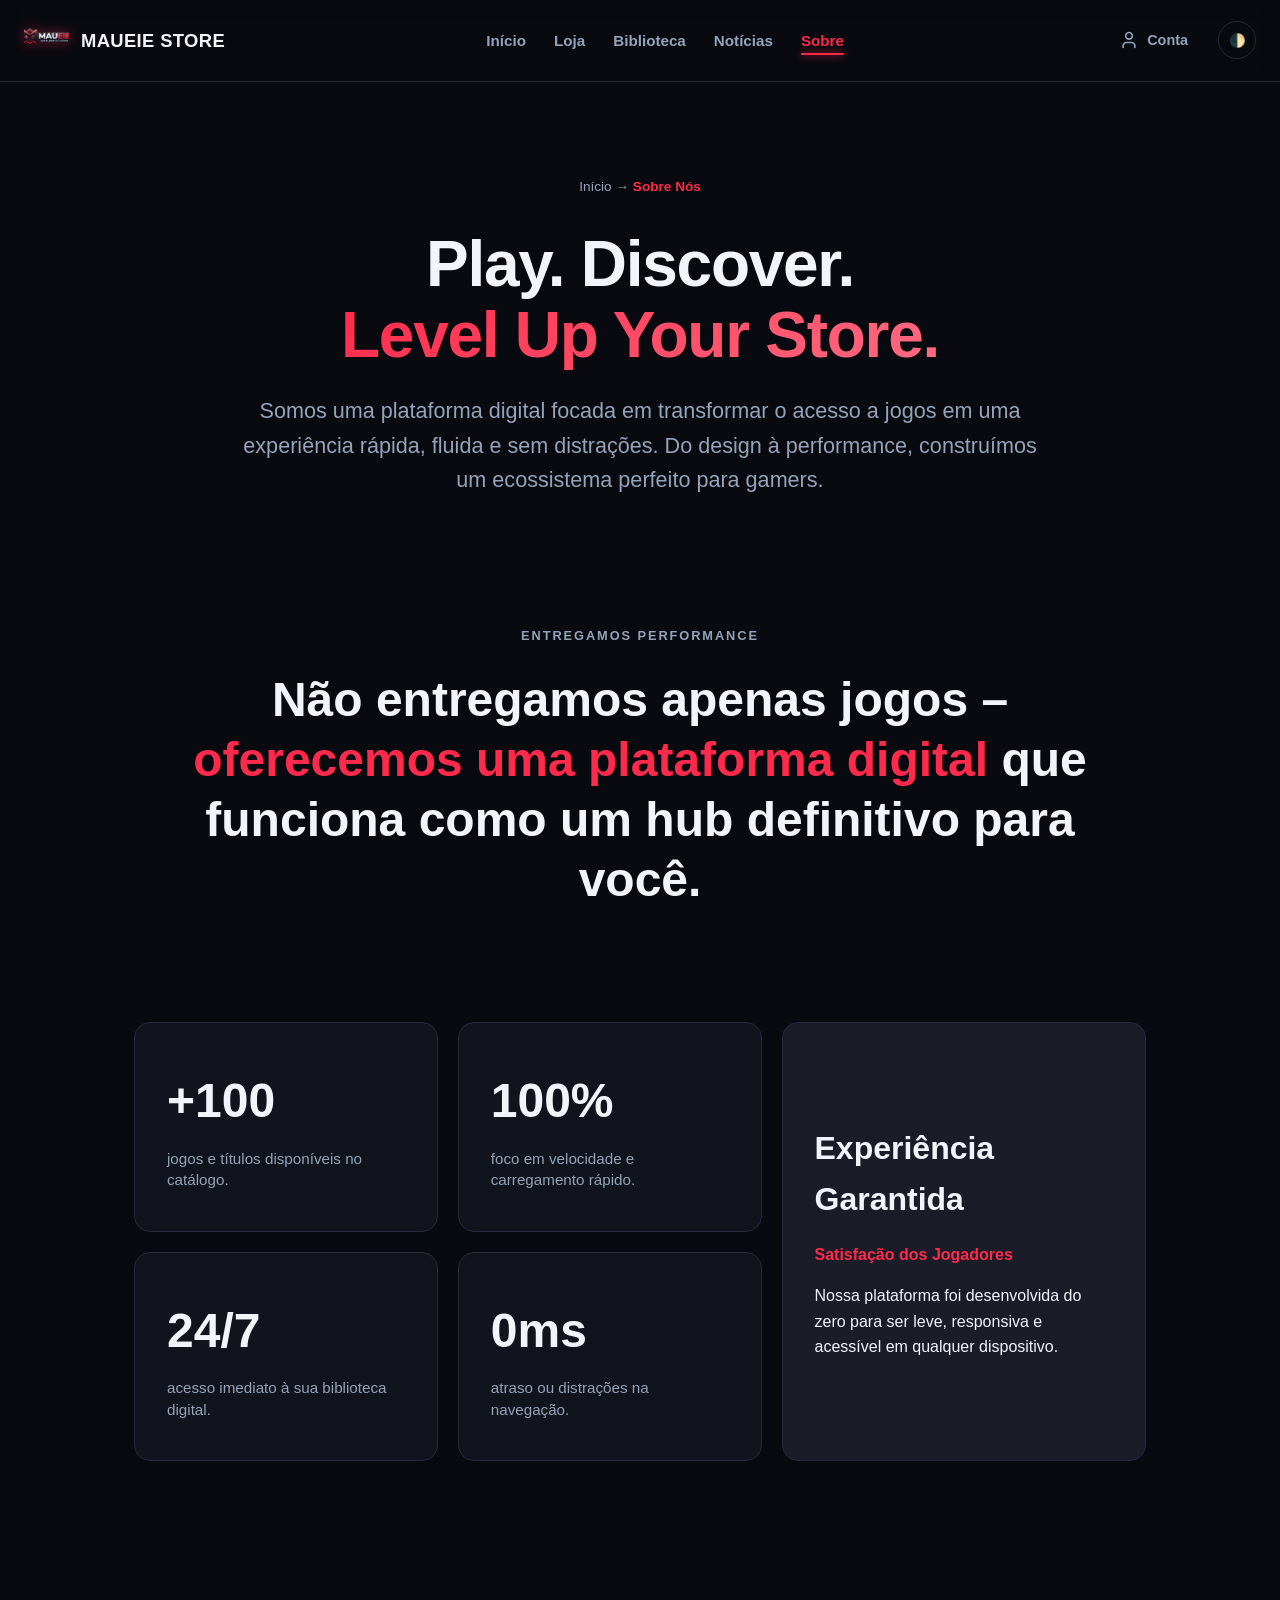
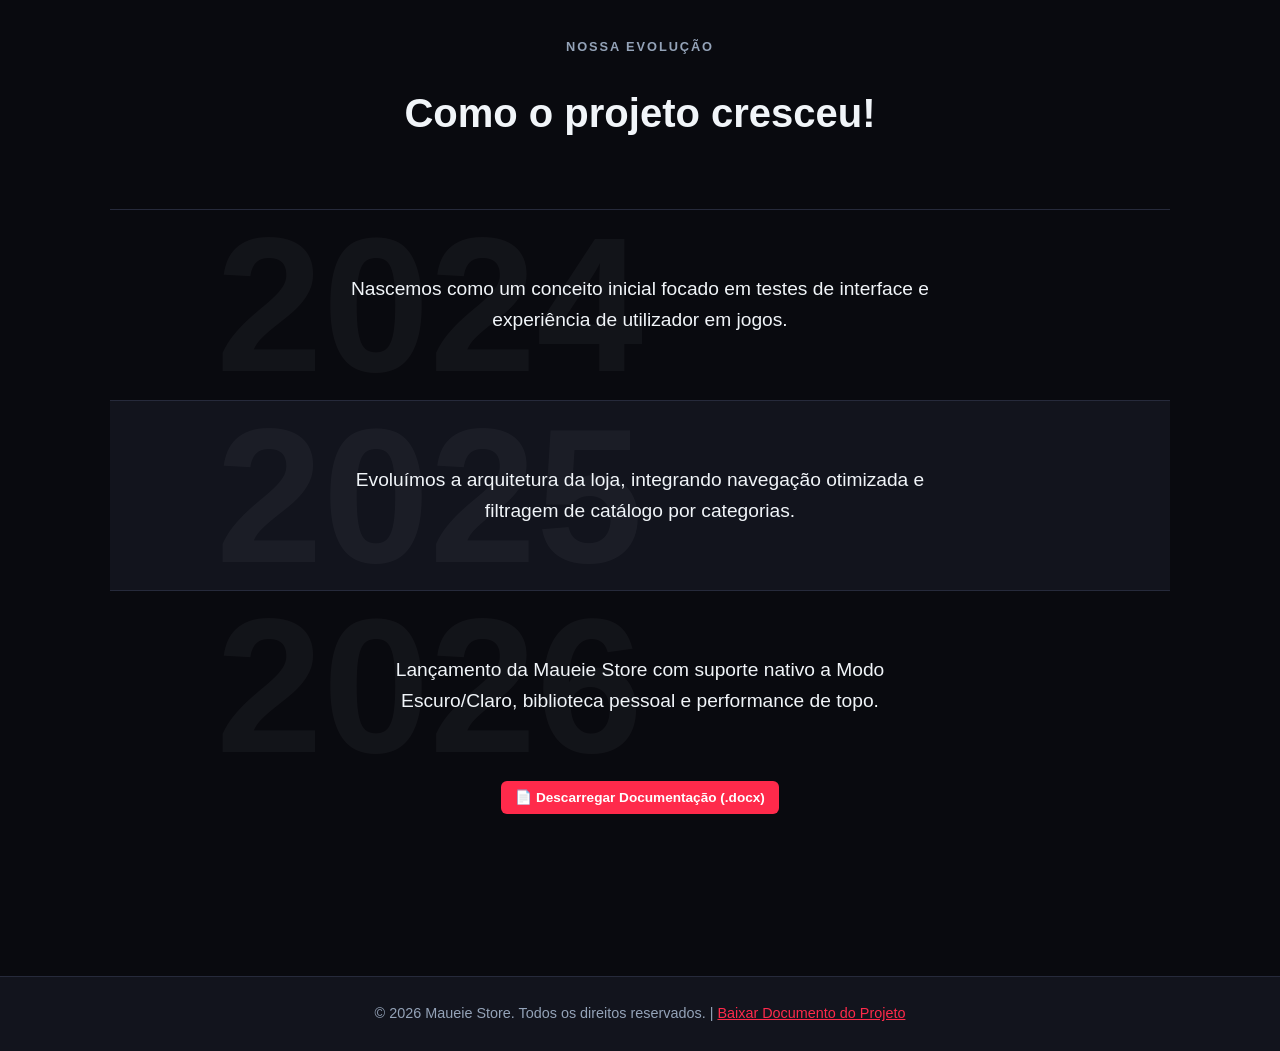
==== sobre.html @ 7d03ed4a "Add files via upload" ====
<!DOCTYPE html>
<html lang="pt-PT" data-theme="dark">

<head>
    <meta charset="UTF-8">
    <meta name="viewport" content="width=device-width, initial-scale=1.0">
    <meta name="description"
        content="Sobre - Maueie Store. Conheça a nossa história, missão e o conceito por trás da nossa plataforma de jogos.">
    <title>Sobre - Maueie Store</title>
    <link rel="icon" type="image/png" href="Imagens/iconMaueie.png">
    <link rel="stylesheet" href="Style/style.css">
    <link rel="stylesheet" href="Style/styleSobre.css">
</head>

<body>

    <header>
        <nav class="navbar" aria-label="Navegação Principal">
            <!-- Identidade da Marca -->
            <div class="nav-logo">
                <a href="index.html" aria-label="Página Inicial - Maueie Store">
                    <img src="Imagens/iconMaueie.png" alt="Logótipo da Maueie Store" width="45" height="45">
                </a>
                <span class="brand-title">Maueie Store</span>
            </div>

            <!-- Navegação Principal (Centro) -->
            <ul class="nav-links">
                <li><a href="index.html">Início</a></li>
                <li><a href="loja.html">Loja</a></li>
                <li><a href="biblioteca.html">Biblioteca</a></li>
                <li><a href="noticias.html">Notícias</a></li>
                <li><a href="sobre.html" aria-current="page">Sobre</a></li>
            </ul>

            <!-- Ações e Perfil (Direita) -->
            <div class="nav-actions">
                <a href="conta.html" class="account-link" aria-label="Aceder à Minha Conta">
                    <svg xmlns="http://www.w3.org/2000/svg" width="20" height="20" viewBox="0 0 24 24" fill="none"
                        stroke="currentColor" stroke-width="2" stroke-linecap="round" stroke-linejoin="round"
                        aria-hidden="true">
                        <path d="M19 21v-2a4 4 0 0 0-4-4H9a4 4 0 0 0-4 4v2"></path>
                        <circle cx="12" cy="7" r="4"></circle>
                    </svg>
                    <span>Conta</span>
                </a>

                <button id="themeToggle" class="theme-btn" aria-label="Alternar entre modo claro e escuro">🌓</button>
            </div>
        </nav>
    </header>

    <main class="about-page">
        <!-- SEÇÃO 1: Hero Principal -->

        <section class="hero-section">
            <div class="hero-top-bar">
                <nav class="breadcrumb" aria-label="Caminho de navegação">
                    <a href="index.html">Início</a> <span>&rarr;</span> <span class="current">Sobre Nós</span>
                </nav>
            </div>

            <h1 class="hero-title">
                Play. Discover.<br>
                <span class="highlight-text">Level Up Your Store.</span>
            </h1>

            <p class="hero-subtitle">
                Somos uma plataforma digital focada em transformar o acesso a jogos em uma
                experiência rápida, fluida e sem distrações. Do design à performance, construímos
                um ecossistema perfeito para gamers.
            </p>
        </section>

        <!-- SEÇÃO 2: Destaque de Propósito -->
        <section class="manifesto-section">
            <span class="section-tag">ENTREGAMOS PERFORMANCE</span>
            <h2 class="manifesto-title">
                Não entregamos apenas jogos – <span class="highlight-blue">oferecemos uma plataforma digital</span> que
                funciona como um hub definitivo para você.
            </h2>
        </section>

        <!-- SEÇÃO 3: Métricas e Números -->
        <section class="stats-section">
            <div class="stats-grid">
                <div class="stat-box">
                    <span class="stat-number">+100</span>
                    <p class="stat-desc">jogos e títulos disponíveis no catálogo.</p>
                </div>
                <div class="stat-box">
                    <span class="stat-number">100%</span>
                    <p class="stat-desc">foco em velocidade e carregamento rápido.</p>
                </div>
                <div class="stat-box highlight-box">
                    <h2>Experiência Garantida</h2>
                    <span class="stat-highlight">Satisfação dos Jogadores</span>
                    <p>Nossa plataforma foi desenvolvida do zero para ser leve, responsiva e acessível em qualquer
                        dispositivo.</p>
                </div>
                <div class="stat-box">
                    <span class="stat-number">24/7</span>
                    <p class="stat-desc">acesso imediato à sua biblioteca digital.</p>
                </div>
                <div class="stat-box">
                    <span class="stat-number">0ms</span>
                    <p class="stat-desc">atraso ou distrações na navegação.</p>
                </div>
            </div>
        </section>

        <!-- SEÇÃO 4: Linha do Tempo / Evolução -->
        <section class="timeline-section">
            <span class="section-tag">NOSSA EVOLUÇÃO</span>
            <h2 class="timeline-main-title">Como o projeto cresceu!</h2>

            <div class="timeline-list">
                <div class="timeline-item">
                    <span class="bg-year">2024</span>
                    <div class="timeline-content">
                        <p>Nascemos como um conceito inicial focado em testes de interface e experiência de utilizador
                            em jogos.</p>
                    </div>
                </div>

                <div class="timeline-item alt-bg">
                    <span class="bg-year">2025</span>
                    <div class="timeline-content">
                        <p>Evoluímos a arquitetura da loja, integrando navegação otimizada e filtragem de catálogo por
                            categorias.</p>
                    </div>
                </div>

                <div class="timeline-item">
                    <span class="bg-year">2026</span>
                    <div class="timeline-content">
                        <p>Lançamento da Maueie Store com suporte nativo a Modo Escuro/Claro, biblioteca pessoal e
                            performance de topo.</p>
                    </div>
                </div>
            </div>
            <div class="hero-top-bar">
                <a href="Documents/Sobre Site Maueie Store.docx" download class="btn-download-doc">
                    📄 Descarregar Documentação (.docx)
                </a>
            </div>
        </section>
    </main>

    <footer>
        <p>&copy; 2026 Maueie Store. Todos os direitos reservados. |
            <a href="Documents/Sobre Site Maueie Store.docx" download class="footer-doc-link">Baixar Documento do
                Projeto</a>
        </p>
    </footer>

    <script>
        // Alternância de Tema Claro/Escuro
        const themeToggle = document.getElementById('themeToggle');
        const htmlElement = document.documentElement;

        themeToggle.addEventListener('click', () => {
            const currentTheme = htmlElement.getAttribute('data-theme');
            const newTheme = currentTheme === 'dark' ? 'light' : 'dark';
            htmlElement.setAttribute('data-theme', newTheme);
        });
    </script>
</body>

</html>
---- Style/style.css ----
/* =================================================================
   1. VARIÁVEIS DE TEMA (ALINHADAS COM A MARCA MAUEIE)
   ================================================================ */
:root {
    --bg-main: #090a0f;
    --bg-card: #12141d;
    --bg-element: #1a1d28;
    --text-main: #f1f5f9;
    --text-muted: #94a3b8;
    --border-color: #262a3b;
    --accent-red: #ff2a4b;
    /* Vermelho Crimson do Logo */
    --accent-red-hover: #ff526d;
    --accent-blue: #ff2a4b;
    /* Sobrescrito para manter consistência no tema */
    --accent-green: #4ade80;
}

[data-theme="light"] {
    --bg-main: #f8fafc;
    --bg-card: #ffffff;
    --bg-element: #f1f5f9;
    --text-main: #0f172a;
    --text-muted: #64748b;
    --border-color: #e2e8f0;
    --accent-red: #e11d48;
    --accent-red-hover: #be123c;
    --accent-blue: #e11d48;
    --accent-green: #10b981;
}

/* =================================================================
   2. ESTILOS GLOBAIS E RESET
   ================================================================ */
* {
    box-sizing: border-box;
    margin: 0;
    padding: 0;
}

body {
    font-family: -apple-system, BlinkMacSystemFont, "Segoe UI", Roboto, Helvetica, Arial, sans-serif;
    background-color: var(--bg-main);
    color: var(--text-main);
    line-height: 1.6;
    transition: background-color 0.3s, color 0.3s;
}

main {
    max-width: 1100px;
    margin: 30px auto;
    padding: 0 20px;
}

/* Utilitário para Acessibilidade (Screen Readers) */
.sr-only {
    position: absolute;
    width: 1px;
    height: 1px;
    padding: 0;
    margin: -1px;
    overflow: hidden;
    clip: rect(0, 0, 0, 0);
    border: 0;
}

/* =================================================================
   3. CABEÇALHO E NAVEGAÇÃO (NAVBAR)
   ================================================================ */
header {
    background-color: var(--bg-header);
    backdrop-filter: blur(12px);
    -webkit-backdrop-filter: blur(12px);
    border-bottom: 1px solid var(--border-color);
    position: sticky;
    top: 0;
    z-index: 1000;
    transition: background-color 0.3s ease, border-color 0.3s ease;
}

.navbar {
    max-width: 1280px;
    margin: 0 auto;
    display: flex;
    align-items: center;
    justify-content: space-between;
    padding: 0.875rem 1.5rem;
}

/* BRANDING (Esquerda) */
.nav-logo {
    display: flex;
    align-items: center;
    gap: 0.75rem;
    text-decoration: none;
}

.nav-logo img {
    border-radius: 6px;
    object-fit: cover;
    filter: drop-shadow(0 0 6px rgba(255, 42, 75, 0.4));
}

.brand-title {
    font-size: 1.15rem;
    font-weight: 800;
    letter-spacing: 0.02em;
    color: var(--text-main);
    text-transform: uppercase;
    transition: color 0.3s ease;
}

/* LINKS DE NAVEGAÇÃO (Centro) */
.nav-links {
    display: flex;
    list-style: none;
    gap: 1.75rem;
    align-items: center;
    margin: 0;
    padding: 0;
}

.nav-links a {
    color: var(--text-muted);
    text-decoration: none;
    font-weight: 600;
    font-size: 0.95rem;
    position: relative;
    padding: 0.25rem 0;
    transition: color 0.2s ease;
}

.nav-links a::after {
    content: '';
    position: absolute;
    bottom: -2px;
    left: 0;
    width: 0;
    height: 2px;
    background-color: var(--accent-red);
    box-shadow: 0 0 8px var(--accent-red);
    transition: width 0.2s ease;
    border-radius: 2px;
}

.nav-links a:hover {
    color: var(--text-main);
}

.nav-links a:hover::after,
.nav-links a[aria-current="page"]::after {
    width: 100%;
}

.nav-links a[aria-current="page"] {
    color: var(--accent-red);
    font-weight: 700;
}

/* AÇÕES DO UTILIZADOR (Direita) */
.nav-actions {
    display: flex;
    align-items: center;
    gap: 1rem;
}

.account-link,
.user-btn {
    display: flex;
    align-items: center;
    gap: 0.5rem;
    color: var(--text-muted);
    text-decoration: none;
    font-size: 0.9rem;
    font-weight: 600;
    padding: 0.5rem 0.875rem;
    border-radius: 8px;
    transition: all 0.2s ease;
}

.account-link:hover,
.user-btn:hover {
    color: var(--text-main);
    background-color: var(--bg-element);
}

.theme-btn {
    background: transparent;
    border: 1px solid var(--border-color);
    color: var(--text-main);
    width: 38px;
    height: 38px;
    border-radius: 50%;
    display: flex;
    align-items: center;
    justify-content: center;
    cursor: pointer;
    transition: all 0.2s ease;
}

.theme-btn:hover {
    background-color: var(--bg-element);
    border-color: var(--accent-red);
    box-shadow: 0 0 10px rgba(255, 42, 75, 0.2);
    transform: scale(1.05);
}

/* =================================================================
   4. CARROSSEL IMERSIVO (ESTILO STEAM - PÁGINA INICIAL)
   ================================================================ */
.steam-carousel-section {
    max-width: 1100px;
    margin: 20px auto;
    padding: 25px;
    background: linear-gradient(135deg, var(--bg-card) 0%, var(--bg-element) 100%);
    border-radius: 12px;
    border: 1px solid var(--border-color);
    box-shadow: 0 12px 30px rgba(0, 0, 0, 0.4);
}

.section-title {
    font-size: 1.5rem;
    margin-bottom: 15px;
    color: var(--text-main);
}

.steam-carousel {
    position: relative;
    display: flex;
    align-items: center;
    margin-top: 15px;
}

.steam-slide-container {
    width: 100%;
    overflow: hidden;
    position: relative;
    border-radius: 8px;
    background-color: var(--bg-main);
    border: 1px solid var(--border-color);
}

.steam-slide {
    display: none;
    grid-template-columns: 2fr 1fr;
    background-color: var(--bg-main);
    animation: fadeIn 0.4s ease-in-out;
}

.steam-slide.ativo {
    display: grid;
}

.slide-artwork img {
    width: 100%;
    height: 380px;
    object-fit: cover;
    display: block;
}

.slide-info {
    padding: 30px;
    display: flex;
    flex-direction: column;
    justify-content: space-between;
    background: var(--bg-card);
}

.slide-info h2 {
    font-size: 1.8rem;
    color: var(--text-main);
    margin-bottom: 10px;
}

.slide-tags {
    display: flex;
    gap: 8px;
    margin-bottom: 15px;
    flex-wrap: wrap;
}

.tag {
    background-color: var(--bg-element);
    color: var(--accent-blue);
    font-size: 0.8rem;
    padding: 4px 10px;
    border-radius: 4px;
    border: 1px solid var(--border-color);
    font-weight: 600;
}

.slide-desc {
    color: var(--text-muted);
    font-size: 0.95rem;
    margin-bottom: 20px;
    line-height: 1.5;
}

.slide-footer {
    display: flex;
    align-items: center;
    justify-content: space-between;
    margin-top: auto;
}

.slide-price {
    font-size: 1.4rem;
    font-weight: 700;
    color: var(--accent-green);
}

.steam-btn-comprar {
    background-color: var(--accent-red);
    color: #ffffff;
    padding: 10px 20px;
    border-radius: 6px;
    text-decoration: none;
    font-weight: 600;
    border: none;
    cursor: pointer;
    transition: opacity 0.2s;
}

.steam-btn-comprar:hover {
    opacity: 0.9;
}

/* Setas do Carrossel */
.steam-carousel-btn {
    background-color: var(--bg-card);
    color: var(--text-main);
    border: 1px solid var(--border-color);
    font-size: 1.5rem;
    cursor: pointer;
    padding: 15px;
    z-index: 10;
    position: absolute;
    top: 50%;
    transform: translateY(-50%);
    transition: background-color 0.3s, color 0.3s;
    border-radius: 4px;
}

.steam-carousel-btn.prev {
    left: -20px;
}

.steam-carousel-btn.next {
    right: -20px;
}

.steam-carousel-btn:hover {
    background-color: var(--accent-red);
    color: #fff;
}

/* Bolhinhas Indicadoras (Dots) */
.steam-dots {
    display: flex;
    justify-content: center;
    gap: 8px;
    margin-top: 15px;
}

.dot {
    width: 12px;
    height: 12px;
    border-radius: 50%;
    border: none;
    background-color: var(--border-color);
    cursor: pointer;
    transition: background-color 0.3s;
}

.dot.ativo {
    background-color: var(--accent-red);
}

/* =================================================================
   5. GRELHA DE PRODUTOS E CARDS (LOJA E LANÇAMENTOS)
   ================================================================ */
.catalogo-grid {
    display: grid;
    grid-template-columns: repeat(auto-fill, minmax(320px, 1fr));
    gap: 20px;
    margin-top: 15px;
}

.jogo-card {
    background-color: var(--bg-card);
    border: 1px solid var(--border-color);
    border-radius: 8px;
    overflow: hidden;
    display: flex;
    flex-direction: column;
    transition: transform 0.3s, border-color 0.3s;
}

.jogo-card:hover {
    transform: translateY(-4px);
    border-color: var(--accent-blue);
}

.jogo-card img {
    width: 100%;
    height: 180px;
    object-fit: cover;
}

.jogo-info {
    padding: 20px;
    display: flex;
    flex-direction: column;
    flex-grow: 1;
    justify-content: space-between;
}

.jogo-info h3 {
    font-size: 1.3rem;
    color: var(--text-main);
    margin-bottom: 10px;
}

.jogo-footer {
    display: flex;
    align-items: center;
    justify-content: space-between;
    margin-top: 15px;
}

/* =================================================================
   6. FILTROS E PESQUISA DA LOJA
   ================================================================ */
.loja-container {
    max-width: 1100px;
    margin: 20px auto;
}

.loja-controles {
    display: flex;
    flex-direction: column;
    gap: 15px;
    margin: 20px 0 30px 0;
}

.pesquisa-box input {
    width: 100%;
    padding: 12px 18px;
    background-color: var(--bg-card);
    border: 1px solid var(--border-color);
    color: var(--text-main);
    border-radius: 8px;
    font-size: 1rem;
    outline: none;
    transition: border-color 0.3s;
}

.pesquisa-box input:focus {
    border-color: var(--accent-blue);
}

.filtros-genero {
    display: flex;
    gap: 10px;
    flex-wrap: wrap;
}

.filtro-btn {
    background-color: var(--bg-card);
    border: 1px solid var(--border-color);
    color: var(--text-muted);
    padding: 8px 16px;
    border-radius: 6px;
    cursor: pointer;
    font-weight: 600;
    transition: all 0.2s;
}

.filtro-btn:hover,
.filtro-btn.ativo {
    background-color: var(--accent-blue);
    color: #ffffff;
    border-color: var(--accent-blue);
}

/* =================================================================
   7. CATEGORIAS RÁPIDAS
   ================================================================ */
.categorias-rapidas {
    max-width: 1100px;
    margin: 40px auto;
}

.cat-grid {
    display: grid;
    grid-template-columns: repeat(auto-fit, minmax(220px, 1fr));
    gap: 15px;
    margin-top: 15px;
}

.cat-card {
    background-color: var(--bg-card);
    border: 1px solid var(--border-color);
    padding: 25px;
    text-align: center;
    border-radius: 8px;
    text-decoration: none;
    color: var(--text-main);
    font-weight: 700;
    font-size: 1.1rem;
    transition: transform 0.3s, border-color 0.3s;
}

.cat-card:hover {
    transform: translateY(-4px);
    border-color: var(--accent-red);
}

/* =================================================================
   8. RODAPÉ (FOOTER)
   ================================================================ */
footer {
    text-align: center;
    padding: 25px;
    background-color: var(--bg-card);
    border-top: 1px solid var(--border-color);
    color: var(--text-muted);
    margin-top: 50px;
    font-size: 0.9rem;
}

/* =================================================================
   9. MEDIA QUERIES (RESPONSIVIDADE)
   ================================================================ */
@keyframes fadeIn {
    from {
        opacity: 0.4;
    }

    to {
        opacity: 1;
    }
}

@media (max-width: 768px) {
    .steam-slide {
        grid-template-columns: 1fr;
    }

    .slide-artwork img {
        height: 220px;
    }

    .steam-carousel-btn {
        display: none;
    }

    .nav-links {
        display: none;
    }
}
---- Style/styleSobre.css ----
/* =================================================================
   ESTILOS ESPECÍFICOS DA PÁGINA SOBRE (MAUEIE STORE)
   ================================================================ */

/* Layout Geral */
.about-page {
    width: 100%;
    color: var(--text-main);
    overflow-x: hidden;
}

/* --- SEÇÃO 1: HERO --- */
.hero-section {
    max-width: 1000px;
    margin: 0 auto;
    padding: 4rem 1.5rem 3rem;
    text-align: center;
}

/* Barra Superior: Breadcrumb + Botão de Download */
.hero-top-bar {
    display: flex;
    justify-content: center;
    align-items: center;
    gap: 20px;
    margin-bottom: 2rem;
    flex-wrap: wrap;
}

.breadcrumb {
    font-size: 0.85rem;
    color: var(--text-muted);
}

.breadcrumb a {
    color: var(--text-muted);
    text-decoration: none;
    transition: color 0.2s ease;
}

.breadcrumb a:hover {
    color: var(--text-main);
}

.breadcrumb .current {
    color: var(--accent-red);
    font-weight: 600;
}

/* Botão de Download da Documentação */
.btn-download-doc {
    display: inline-flex;
    align-items: center;
    gap: 6px;
    padding: 6px 14px;
    background-color: var(--accent-red, #ff2a4b);
    color: #ffffff;
    text-decoration: none;
    border-radius: 6px;
    font-size: 0.85rem;
    font-weight: 600;
    transition: transform 0.2s ease, background-color 0.2s ease;
}

.btn-download-doc:hover {
    background-color: #e0203f;
    transform: translateY(-2px);
}

/* Títulos do Hero */
.hero-title {
    font-size: clamp(2.5rem, 5vw, 4rem);
    font-weight: 900;
    line-height: 1.1;
    letter-spacing: -0.02em;
    margin-bottom: 1.5rem;
    color: var(--text-main);
}

/* CORREÇÃO DO BLOCO ROSA / TEXTO EM GRADIENTE */
.highlight-text {
    background: linear-gradient(135deg, var(--accent-red, #ff2a4b) 0%, #ff6b81 100%);
    background-clip: text;
    -webkit-background-clip: text;
    -webkit-text-fill-color: transparent;
    display: inline-block;
}

.hero-subtitle {
    font-size: clamp(1.1rem, 2vw, 1.35rem);
    line-height: 1.6;
    color: var(--text-muted);
    max-width: 800px;
    margin: 0 auto;
}

/* --- SEÇÃO 2: MANIFESTO --- */
.manifesto-section {
    padding: 5rem 1.5rem;
    text-align: center;
    max-width: 950px;
    margin: 0 auto;
}

.section-tag {
    font-size: 0.8rem;
    font-weight: 700;
    letter-spacing: 0.15em;
    color: var(--text-muted);
    display: block;
    margin-bottom: 1.5rem;
    text-transform: uppercase;
}

.manifesto-title {
    font-size: clamp(1.8rem, 4vw, 3rem);
    font-weight: 700;
    line-height: 1.25;
    color: var(--text-main);
}

.highlight-blue,
.highlight-red {
    color: var(--accent-red, #ff2a4b);
}

/* --- SEÇÃO 3: MÉTRICAS --- */
.stats-section {
    max-width: 1100px;
    margin: 0 auto;
    padding: 2rem 1.5rem 6rem;
}

.stats-grid {
    display: grid;
    grid-template-columns: 1fr 1fr 1.2fr;
    gap: 1.25rem;
}

.stat-box {
    background-color: var(--bg-card);
    border: 1px solid var(--border-color);
    border-radius: 16px;
    padding: 2.5rem 2rem;
    display: flex;
    flex-direction: column;
    justify-content: center;
    transition: border-color 0.2s ease, box-shadow 0.2s ease;
}

.stat-box:hover {
    border-color: var(--accent-red, #ff2a4b);
    box-shadow: 0 4px 20px rgba(0, 0, 0, 0.3);
}

.stat-number {
    font-size: 3rem;
    font-weight: 800;
    color: var(--text-main);
    margin-bottom: 0.5rem;
}

.stat-desc {
    color: var(--text-muted);
    font-size: 0.95rem;
    line-height: 1.4;
    margin: 0;
}

.highlight-box {
    grid-row: span 2;
    background-color: var(--bg-element);
    border-color: var(--border-color);
}

.highlight-box h2 {
    font-size: 2rem;
    color: var(--text-main);
    margin-bottom: 1rem;
}

.stat-highlight {
    color: var(--accent-red, #ff2a4b);
    font-weight: 700;
    margin-bottom: 1rem;
    display: block;
}

/* --- SEÇÃO 4: TIMELINE --- */
.timeline-section {
    padding: 5rem 0;
    text-align: center;
}

.timeline-main-title {
    font-size: 2.5rem;
    font-weight: 800;
    color: var(--text-main);
    margin-bottom: 4rem;
}

.timeline-list {
    display: flex;
    flex-direction: column;
}

.timeline-item {
    position: relative;
    padding: 4rem 1.5rem;
    background-color: var(--bg-main);
    border-top: 1px solid var(--border-color);
    display: flex;
    align-items: center;
    justify-content: center;
    overflow: hidden;
}

.timeline-item.alt-bg {
    background-color: var(--bg-card);
}

.bg-year {
    position: absolute;
    font-size: clamp(6rem, 15vw, 12rem);
    font-weight: 900;
    color: var(--text-main);
    opacity: 0.04;
    user-select: none;
    left: 10%;
    line-height: 1;
}

.timeline-content {
    position: relative;
    z-index: 2;
    max-width: 600px;
    font-size: 1.2rem;
    color: var(--text-main);
    line-height: 1.6;
}

.footer-doc-link {
    color: var(--accent-red, #ff2a4b);
    text-decoration: underline;
}

/* --- RESPONSIVIDADE MOBILE --- */
@media (max-width: 900px) {
    .stats-grid {
        grid-template-columns: 1fr;
    }

    .highlight-box {
        grid-row: auto;
    }

    .bg-year {
        left: 50%;
        transform: translateX(-50%);
    }

    .hero-top-bar {
        flex-direction: column;
        gap: 10px;
    }
}
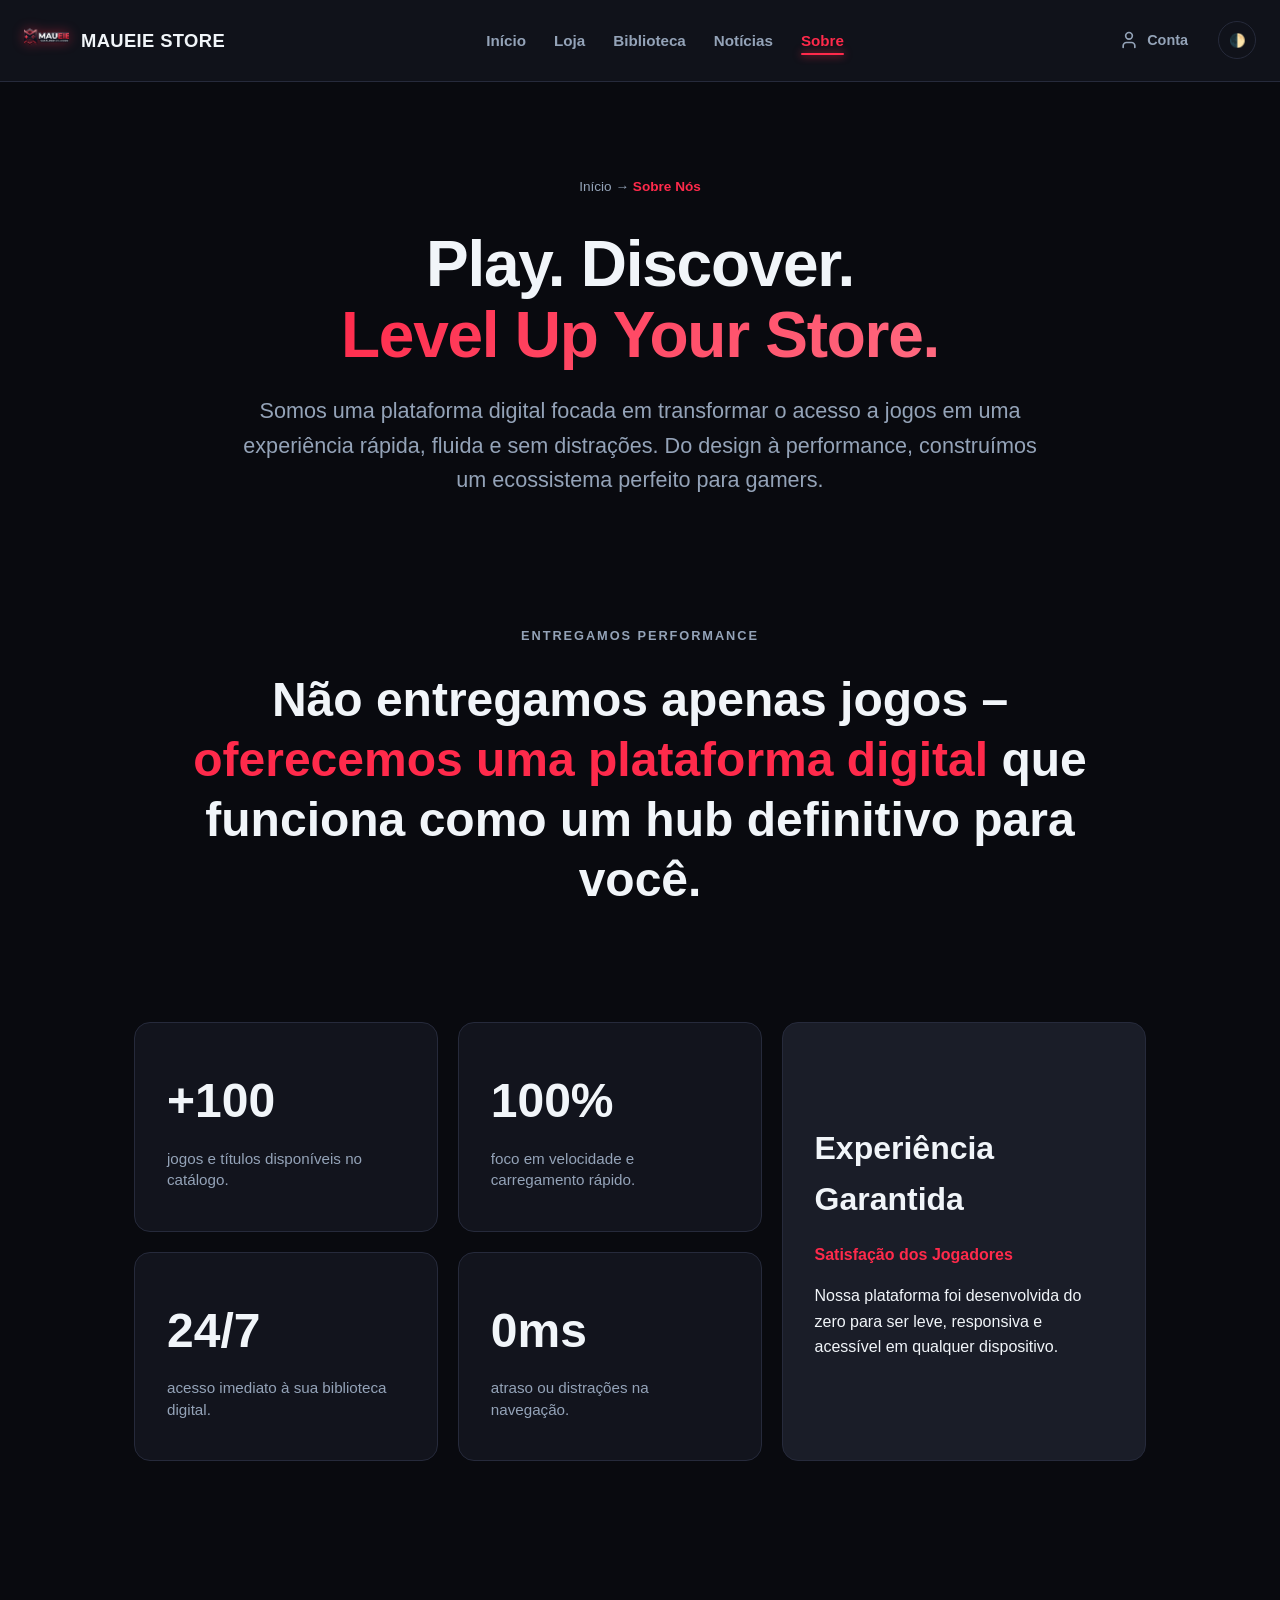
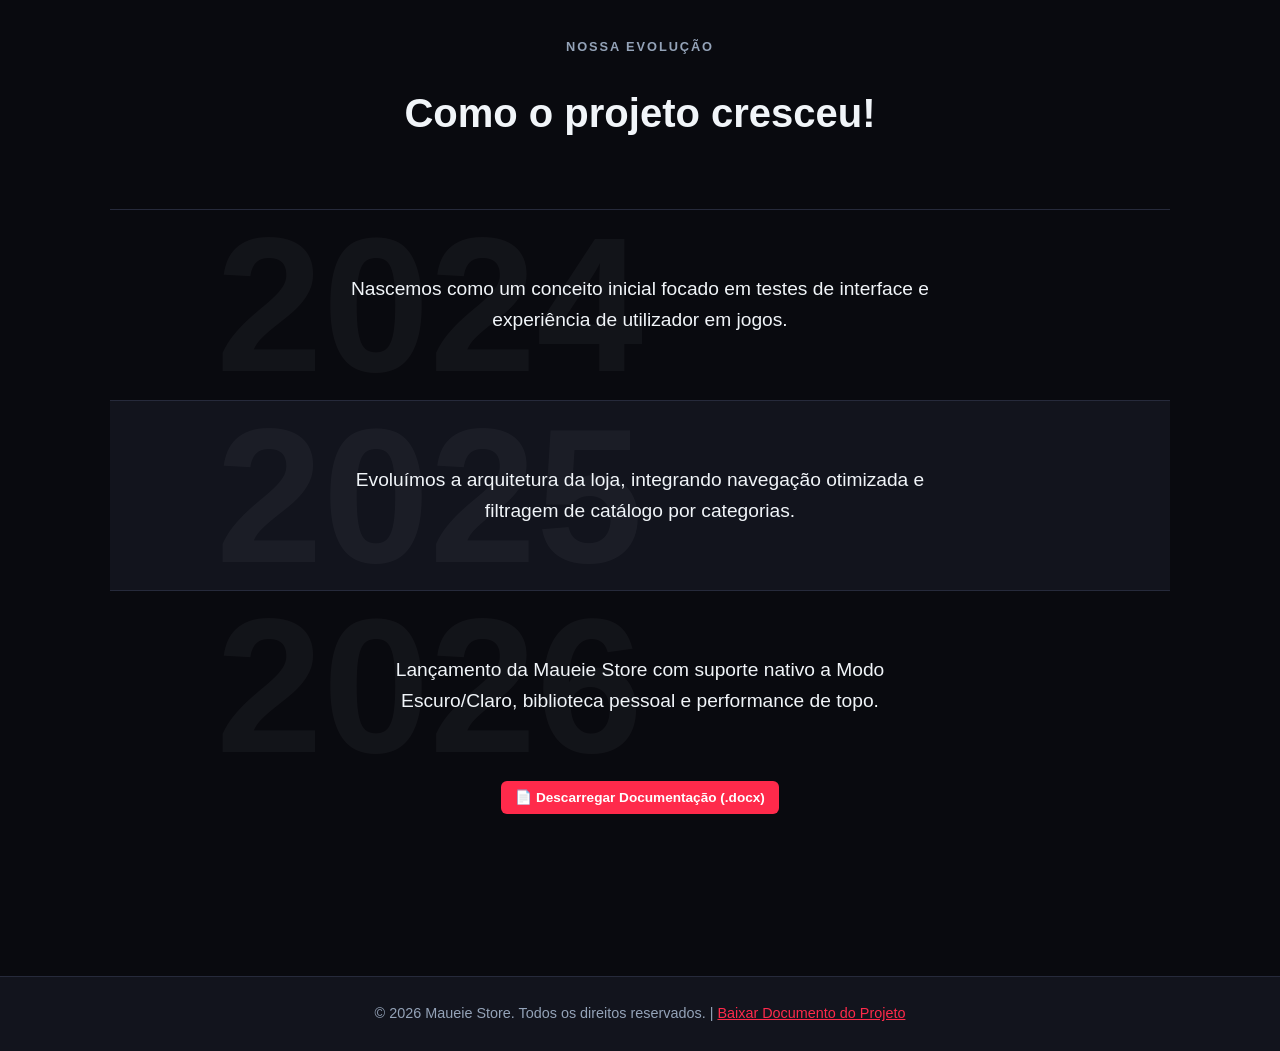
==== commit 9f981a9d: "Update sobre.html" ====
--- a/sobre.html
+++ b/sobre.html
@@ -140,7 +140,7 @@
                 </div>
             </div>
             <div class="hero-top-bar">
-                <a href="Documents/Sobre Site Maueie Store.docx" download class="btn-download-doc">
+                <a href="Documents/Sobre MAUEIE STORE.docx" download class="btn-download-doc">
                     📄 Descarregar Documentação (.docx)
                 </a>
             </div>
@@ -167,4 +167,4 @@
     </script>
 </body>
 
-</html>+</html>
--- a/Style/style.css
+++ b/Style/style.css
@@ -5,14 +5,13 @@
     --bg-main: #090a0f;
     --bg-card: #12141d;
     --bg-element: #1a1d28;
+    --bg-header: rgba(18, 20, 29, 0.85); /* CORRIGIDO: Variável declarada com opacidade para blur */
     --text-main: #f1f5f9;
     --text-muted: #94a3b8;
     --border-color: #262a3b;
     --accent-red: #ff2a4b;
-    /* Vermelho Crimson do Logo */
     --accent-red-hover: #ff526d;
-    --accent-blue: #ff2a4b;
-    /* Sobrescrito para manter consistência no tema */
+    --accent-blue: #3b82f6; /* CORRIGIDO: Cor azul distinta mantida */
     --accent-green: #4ade80;
 }
 
@@ -20,19 +19,22 @@
     --bg-main: #f8fafc;
     --bg-card: #ffffff;
     --bg-element: #f1f5f9;
+    --bg-header: rgba(255, 255, 255, 0.85); /* CORRIGIDO: Suporte ao modo claro */
     --text-main: #0f172a;
     --text-muted: #64748b;
     --border-color: #e2e8f0;
     --accent-red: #e11d48;
     --accent-red-hover: #be123c;
-    --accent-blue: #e11d48;
+    --accent-blue: #2563eb;
     --accent-green: #10b981;
 }
 
 /* =================================================================
    2. ESTILOS GLOBAIS E RESET
    ================================================================ */
-* {
+*, 
+*::before, 
+*::after {
     box-sizing: border-box;
     margin: 0;
     padding: 0;
@@ -43,7 +45,8 @@
     background-color: var(--bg-main);
     color: var(--text-main);
     line-height: 1.6;
-    transition: background-color 0.3s, color 0.3s;
+    overflow-x: hidden; /* Previne scroll horizontal acidental */
+    transition: background-color 0.3s ease, color 0.3s ease;
 }
 
 main {
@@ -52,7 +55,6 @@
     padding: 0 20px;
 }
 
-/* Utilitário para Acessibilidade (Screen Readers) */
 .sr-only {
     position: absolute;
     width: 1px;
@@ -87,7 +89,6 @@
     padding: 0.875rem 1.5rem;
 }
 
-/* BRANDING (Esquerda) */
 .nav-logo {
     display: flex;
     align-items: center;
@@ -110,7 +111,6 @@
     transition: color 0.3s ease;
 }
 
-/* LINKS DE NAVEGAÇÃO (Centro) */
 .nav-links {
     display: flex;
     list-style: none;
@@ -157,7 +157,6 @@
     font-weight: 700;
 }
 
-/* AÇÕES DO UTILIZADOR (Direita) */
 .nav-actions {
     display: flex;
     align-items: center;
@@ -205,8 +204,18 @@
     transform: scale(1.05);
 }
 
-/* =================================================================
-   4. CARROSSEL IMERSIVO (ESTILO STEAM - PÁGINA INICIAL)
+/* Botão do Menu Hambúrguer (Mobile) */
+.menu-mobile-btn {
+    display: none;
+    background: transparent;
+    border: none;
+    color: var(--text-main);
+    font-size: 1.5rem;
+    cursor: pointer;
+}
+
+/* =================================================================
+   4. CARROSSEL IMERSIVO (ESTILO STEAM)
    ================================================================ */
 .steam-carousel-section {
     max-width: 1100px;
@@ -318,43 +327,50 @@
     font-weight: 600;
     border: none;
     cursor: pointer;
-    transition: opacity 0.2s;
+    min-height: 44px;
+    display: inline-flex;
+    align-items: center;
+    justify-content: center;
+    transition: background-color 0.2s, opacity 0.2s;
 }
 
 .steam-btn-comprar:hover {
-    opacity: 0.9;
-}
-
-/* Setas do Carrossel */
+    background-color: var(--accent-red-hover);
+}
+
 .steam-carousel-btn {
     background-color: var(--bg-card);
     color: var(--text-main);
     border: 1px solid var(--border-color);
-    font-size: 1.5rem;
+    font-size: 1.25rem;
     cursor: pointer;
-    padding: 15px;
+    width: 42px;
+    height: 42px;
     z-index: 10;
     position: absolute;
     top: 50%;
     transform: translateY(-50%);
-    transition: background-color 0.3s, color 0.3s;
-    border-radius: 4px;
+    transition: all 0.2s ease;
+    border-radius: 50%;
+    display: flex;
+    align-items: center;
+    justify-content: center;
 }
 
 .steam-carousel-btn.prev {
-    left: -20px;
+    left: 10px; /* CORRIGIDO: Mantido dentro dos limites do container */
 }
 
 .steam-carousel-btn.next {
-    right: -20px;
+    right: 10px; /* CORRIGIDO: Mantido dentro dos limites do container */
 }
 
 .steam-carousel-btn:hover {
     background-color: var(--accent-red);
+    border-color: var(--accent-red);
     color: #fff;
 }
 
-/* Bolhinhas Indicadoras (Dots) */
 .steam-dots {
     display: flex;
     justify-content: center;
@@ -369,7 +385,7 @@
     border: none;
     background-color: var(--border-color);
     cursor: pointer;
-    transition: background-color 0.3s;
+    transition: background-color 0.3s ease;
 }
 
 .dot.ativo {
@@ -377,11 +393,11 @@
 }
 
 /* =================================================================
-   5. GRELHA DE PRODUTOS E CARDS (LOJA E LANÇAMENTOS)
+   5. GRELHA DE PRODUTOS E CARDS
    ================================================================ */
 .catalogo-grid {
     display: grid;
-    grid-template-columns: repeat(auto-fill, minmax(320px, 1fr));
+    grid-template-columns: repeat(auto-fill, minmax(280px, 1fr));
     gap: 20px;
     margin-top: 15px;
 }
@@ -393,7 +409,7 @@
     overflow: hidden;
     display: flex;
     flex-direction: column;
-    transition: transform 0.3s, border-color 0.3s;
+    transition: transform 0.3s ease, border-color 0.3s ease;
 }
 
 .jogo-card:hover {
@@ -416,7 +432,7 @@
 }
 
 .jogo-info h3 {
-    font-size: 1.3rem;
+    font-size: 1.2rem;
     color: var(--text-main);
     margin-bottom: 10px;
 }
@@ -450,9 +466,11 @@
     border: 1px solid var(--border-color);
     color: var(--text-main);
     border-radius: 8px;
-    font-size: 1rem;
+    font-size: 1rem; /* EVITA AUTO-ZOOM NO MOBILE */
     outline: none;
-    transition: border-color 0.3s;
+    transition: border-color 0.3s ease;
+    appearance: none;
+    -webkit-appearance: none;
 }
 
 .pesquisa-box input:focus {
@@ -473,7 +491,8 @@
     border-radius: 6px;
     cursor: pointer;
     font-weight: 600;
-    transition: all 0.2s;
+    transition: all 0.2s ease;
+    min-height: 40px;
 }
 
 .filtro-btn:hover,
@@ -493,7 +512,7 @@
 
 .cat-grid {
     display: grid;
-    grid-template-columns: repeat(auto-fit, minmax(220px, 1fr));
+    grid-template-columns: repeat(auto-fit, minmax(200px, 1fr));
     gap: 15px;
     margin-top: 15px;
 }
@@ -508,7 +527,7 @@
     color: var(--text-main);
     font-weight: 700;
     font-size: 1.1rem;
-    transition: transform 0.3s, border-color 0.3s;
+    transition: transform 0.3s ease, border-color 0.3s ease;
 }
 
 .cat-card:hover {
@@ -530,32 +549,71 @@
 }
 
 /* =================================================================
-   9. MEDIA QUERIES (RESPONSIVIDADE)
+   9. ANIMAÇÕES E MEDIA QUERIES
    ================================================================ */
 @keyframes fadeIn {
     from {
         opacity: 0.4;
     }
-
     to {
         opacity: 1;
     }
 }
 
 @media (max-width: 768px) {
+    main {
+        padding: 0 15px;
+        margin: 15px auto;
+    }
+
+    /* Menu de Navegação Responsivo */
+    .menu-mobile-btn {
+        display: block;
+    }
+
+    .nav-links {
+        display: none; /* Ativado via classe .ativo pelo JS no mobile */
+        position: absolute;
+        top: 100%;
+        left: 0;
+        width: 100%;
+        background-color: var(--bg-card);
+        flex-direction: column;
+        padding: 20px;
+        border-bottom: 1px solid var(--border-color);
+        gap: 1rem;
+    }
+
+    .nav-links.ativo {
+        display: flex;
+    }
+
+    /* Ajustes no Carrossel */
+    .steam-carousel-section {
+        padding: 15px;
+    }
+
     .steam-slide {
         grid-template-columns: 1fr;
     }
 
     .slide-artwork img {
-        height: 220px;
+        height: 200px;
+    }
+
+    .slide-info {
+        padding: 15px;
+    }
+
+    .slide-info h2 {
+        font-size: 1.4rem;
     }
 
     .steam-carousel-btn {
-        display: none;
-    }
-
-    .nav-links {
-        display: none;
-    }
-}+        display: none; /* No mobile, o scroll/swipe tátil substitui as setas */
+    }
+
+    .catalogo-grid {
+        grid-template-columns: repeat(auto-fill, minmax(240px, 1fr));
+    }
+}
